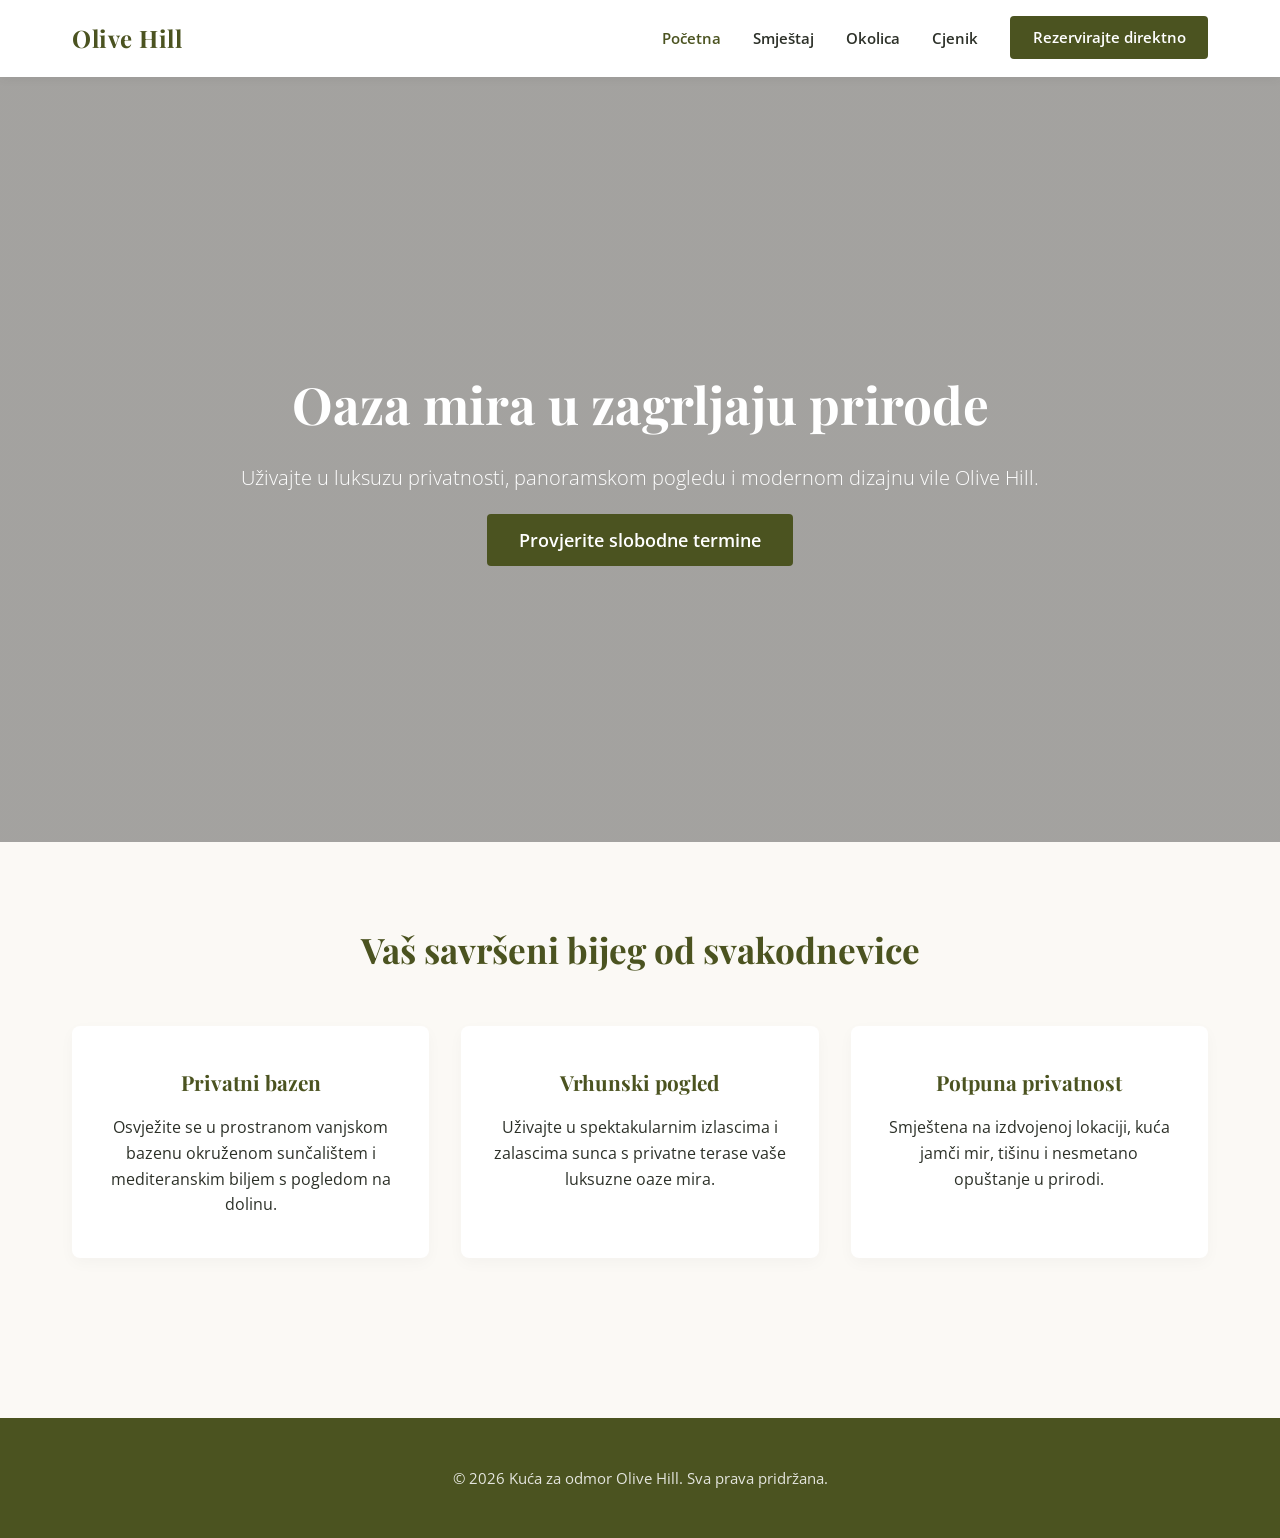
==== index.html @ 9b5728c8 "Add files via upload" ====
<!DOCTYPE html>
<html lang="hr">
<head>
    <meta charset="UTF-8">
    <meta name="viewport" content="width=device-width, initial-scale=1.0">
    <title>Kuća za odmor Olive Hill - Početna</title>
    <link href="https://fonts.googleapis.com/css2?family=Open+Sans:wght@300;400;600&family=Playfair+Display:wght@500;700&display=swap" rel="stylesheet">
    <link rel="stylesheet" href="style.css">
</head>
<body>

    <!-- Header & Navigacija -->
    <header>
        <div class="nav-container">
            <a href="index.html" class="brand-logo">Olive Hill</a>
            <ul class="nav-links">
                <li><a href="index.html" class="active">Početna</a></li>
                <li><a href="smjestaj.html">Smještaj</a></li>
                <li><a href="okolica.html">Okolica</a></li>
                <li><a href="cjenik.html">Cjenik</a></li>
                <li><a href="cjenik.html#kontakt" class="btn-primary">Rezervirajte direktno</a></li>
            </ul>
        </div>
    </header>

    <!-- Hero Sekcija -->
    <section class="hero">
        <div class="hero-content">
            <h1>Oaza mira u zagrljaju prirode</h1>
            <p>Uživajte u luksuzu privatnosti, panoramskom pogledu i modernom dizajnu vile Olive Hill.</p>
            <a href="cjenik.html#kontakt" class="btn-primary" style="font-size: 1.1rem; padding: 0.9rem 2rem;">Provjerite slobodne termine</a>
        </div>
    </section>

    <!-- Ključni aduti -->
    <section class="container">
        <h2 class="section-title">Vaš savršeni bijeg od svakodnevice</h2>
        <div class="features-grid">
            <div class="feature-card">
                <h3>Privatni bazen</h3>
                <p>Osvježite se u prostranom vanjskom bazenu okruženom sunčalištem i mediteranskim biljem s pogledom na dolinu.</p>
            </div>
            <div class="feature-card">
                <h3>Vrhunski pogled</h3>
                <p>Uživajte u spektakularnim izlascima i zalascima sunca s privatne terase vaše luksuzne oaze mira.</p>
            </div>
            <div class="feature-card">
                <h3>Potpuna privatnost</h3>
                <p>Smještena na izdvojenoj lokaciji, kuća jamči mir, tišinu i nesmetano opuštanje u prirodi.</p>
            </div>
        </div>
    </section>

    <!-- Footer -->
    <footer>
        <p>&copy; 2026 Kuća za odmor Olive Hill. Sva prava pridržana.</p>
    </footer>

</body>
</html>
---- style.css ----
:root {
    --bg-sand: #fbf9f5;
    --olive-green: #4b5320;
    --olive-light: #eef2e6;
    --text-dark: #2c3028;
    --white: #ffffff;
    --accent: #c29b38;
    --transition: all 0.3s ease;
}

* {
    margin: 0;
    padding: 0;
    box-sizing: border-box;
}

body {
    font-family: 'Open Sans', sans-serif, system-ui;
    background-color: var(--bg-sand);
    color: var(--text-dark);
    line-height: 1.6;
}

h1, h2, h3, h4, .brand-logo {
    font-family: 'Playfair Display', Georgia, serif;
    color: var(--olive-green);
}

/* Header & Navigation */
header {
    background-color: var(--white);
    box-shadow: 0 2px 10px rgba(0,0,0,0.05);
    position: sticky;
    top: 0;
    z-index: 1000;
}

.nav-container {
    max-width: 1200px;
    margin: 0 auto;
    padding: 1.2rem 2rem;
    display: flex;
    justify-content: space-between;
    align-items: center;
}

.brand-logo {
    font-size: 1.5rem;
    font-weight: 700;
    text-decoration: none;
    color: var(--olive-green);
    letter-spacing: 0.5px;
}

.nav-links {
    list-style: none;
    display: flex;
    gap: 2rem;
    align-items: center;
}

.nav-links a {
    text-decoration: none;
    color: var(--text-dark);
    font-weight: 600;
    font-size: 0.95rem;
    transition: var(--transition);
}

.nav-links a:hover, .nav-links a.active {
    color: var(--olive-green);
}

.btn-primary {
    background-color: var(--olive-green);
    color: var(--white) !important;
    padding: 0.7rem 1.4rem;
    border-radius: 4px;
    transition: var(--transition);
    text-decoration: none;
    font-weight: 600;
}

.btn-primary:hover {
    background-color: #3b4218;
    transform: translateY(-1px);
}

/* Hero Section */
.hero {
    background: linear-gradient(rgba(0,0,0,0.35), rgba(0,0,0,0.35)), url('https://images.unsplash.com/photo-1542314831-068cd1dbfeeb?auto=format&fit=crop&w=1920&q=80') center/cover no-repeat;
    height: 85vh;
    display: flex;
    align-items: center;
    justify-content: center;
    text-align: center;
    color: var(--white);
    padding: 0 1rem;
}

.hero-content max-width {
    max-width: 800px;
}

.hero h1 {
    font-size: 3.2rem;
    color: var(--white);
    margin-bottom: 1rem;
}

.hero p {
    font-size: 1.25rem;
    margin-bottom: 2rem;
    font-weight: 300;
}

/* Page Headers */
.page-header {
    background-color: var(--olive-light);
    text-align: center;
    padding: 4rem 2rem;
}

.page-header h1 {
    font-size: 2.5rem;
    margin-bottom: 0.5rem;
}

.page-header p {
    color: #555;
    font-size: 1.1rem;
}

/* Container & Sections */
.container {
    max-width: 1200px;
    margin: 0 auto;
    padding: 5rem 2rem;
}

.section-title {
    text-align: center;
    font-size: 2.2rem;
    margin-bottom: 3rem;
}

/* Features Grid */
.features-grid {
    display: grid;
    grid-template-columns: repeat(auto-fit, minmax(280px, 1fr));
    gap: 2rem;
}

.feature-card {
    background: var(--white);
    padding: 2.5rem 2rem;
    border-radius: 8px;
    box-shadow: 0 5px 15px rgba(0,0,0,0.03);
    text-align: center;
    transition: var(--transition);
}

.feature-card:hover {
    transform: translateY(-5px);
}

.feature-card h3 {
    margin-bottom: 1rem;
    font-size: 1.3rem;
}

/* Accommodation / Rooms Layout */
.room-section {
    display: grid;
    grid-template-columns: 1fr 1fr;
    gap: 4rem;
    align-items: center;
    margin-bottom: 4rem;
}

.room-section.reverse {
    direction: rtl;
}

.room-section.reverse * {
    direction: ltr;
}

.room-img {
    width: 100%;
    height: 380px;
    object-fit: cover;
    border-radius: 8px;
    box-shadow: 0 10px 25px rgba(0,0,0,0.08);
}

.room-info ul {
    list-style: none;
    margin: 1.5rem 0;
}

.room-info li {
    margin-bottom: 0.5rem;
    position: relative;
    padding-left: 1.5rem;
}

.room-info li::before {
    content: "✓";
    position: absolute;
    left: 0;
    color: var(--olive-green);
    font-weight: bold;
}

/* Pricing Table */
.pricing-grid {
    display: grid;
    grid-template-columns: repeat(auto-fit, minmax(300px, 1fr));
    gap: 2rem;
    margin-bottom: 4rem;
}

.pricing-card {
    background: var(--white);
    border: 1px solid #e0dfd5;
    border-radius: 8px;
    padding: 2.5rem;
    text-align: center;
    position: relative;
}

.pricing-card.featured {
    border-color: var(--olive-green);
    box-shadow: 0 10px 30px rgba(75, 83, 32, 0.1);
}

.pricing-card h3 {
    font-size: 1.5rem;
    margin-bottom: 0.5rem;
}

.price {
    font-size: 2.5rem;
    font-weight: 700;
    color: var(--olive-green);
    margin: 1.5rem 0;
}

/* Contact / Booking Form */
.booking-wrapper {
    background: var(--white);
    max-width: 800px;
    margin: 0 auto;
    padding: 3rem;
    border-radius: 8px;
    box-shadow: 0 10px 30px rgba(0,0,0,0.04);
}

.form-group {
    margin-bottom: 1.5rem;
}

.form-group label {
    display: block;
    margin-bottom: 0.5rem;
    font-weight: 600;
    font-size: 0.9rem;
}

.form-group input, .form-group select, .form-group textarea {
    width: 100%;
    padding: 0.8rem;
    border: 1px solid #ddd;
    border-radius: 4px;
    font-family: inherit;
    font-size: 1rem;
    background-color: var(--bg-sand);
}

.form-group input:focus, .form-group select:focus, .form-group textarea:focus {
    outline: none;
    border-color: var(--olive-green);
}

/* Footer */
footer {
    background-color: var(--olive-green);
    color: var(--white);
    text-align: center;
    padding: 3rem 2rem;
    margin-top: 5rem;
}

footer p {
    opacity: 0.85;
    font-size: 0.95rem;
}

/* Responsive design */
@media(max-width: 768px) {
    .nav-links {
        display: none; /* Za potrebe jednostavnosti u jednoj datoteci, može se doraditi mobilnim menijem */
    }
    .room-section, .room-section.reverse {
        grid-template-columns: 1fr;
        direction: ltr;
        gap: 2rem;
    }
    .hero h1 {
        font-size: 2.3rem;
    }
}
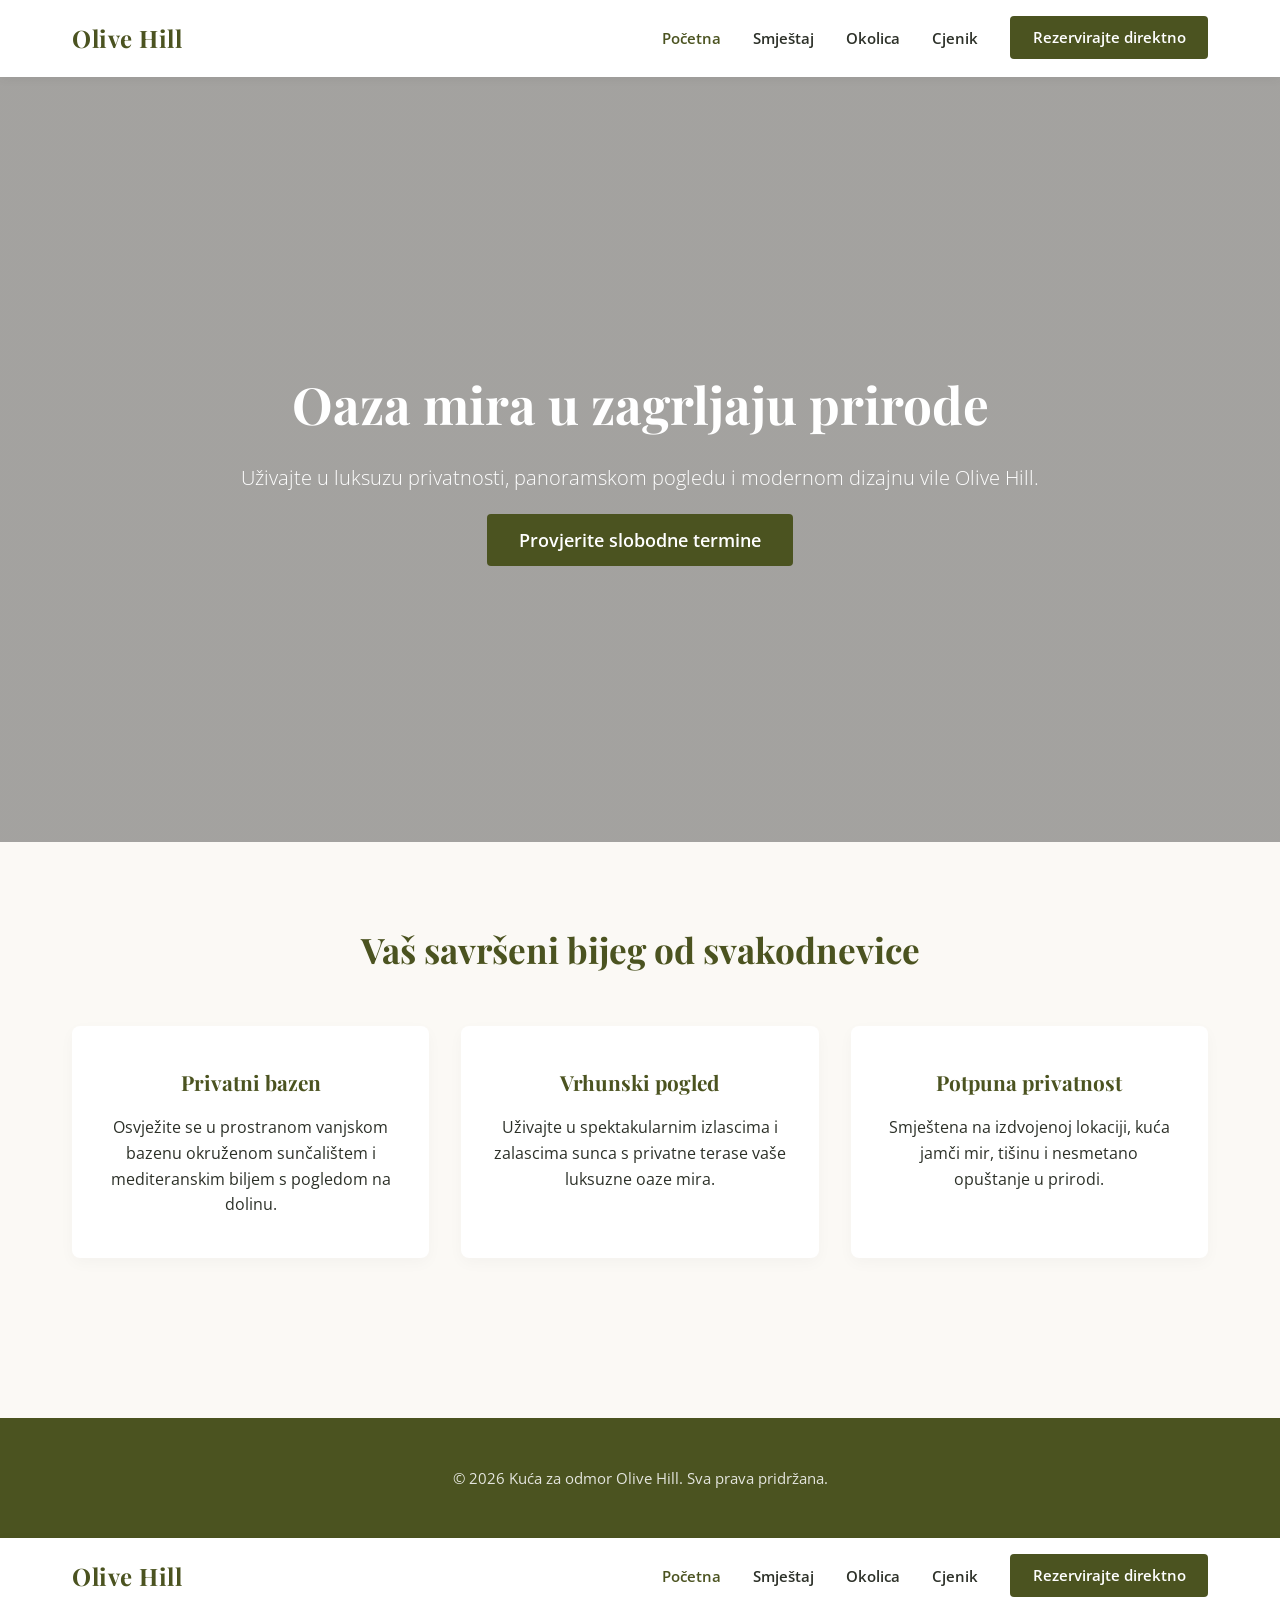
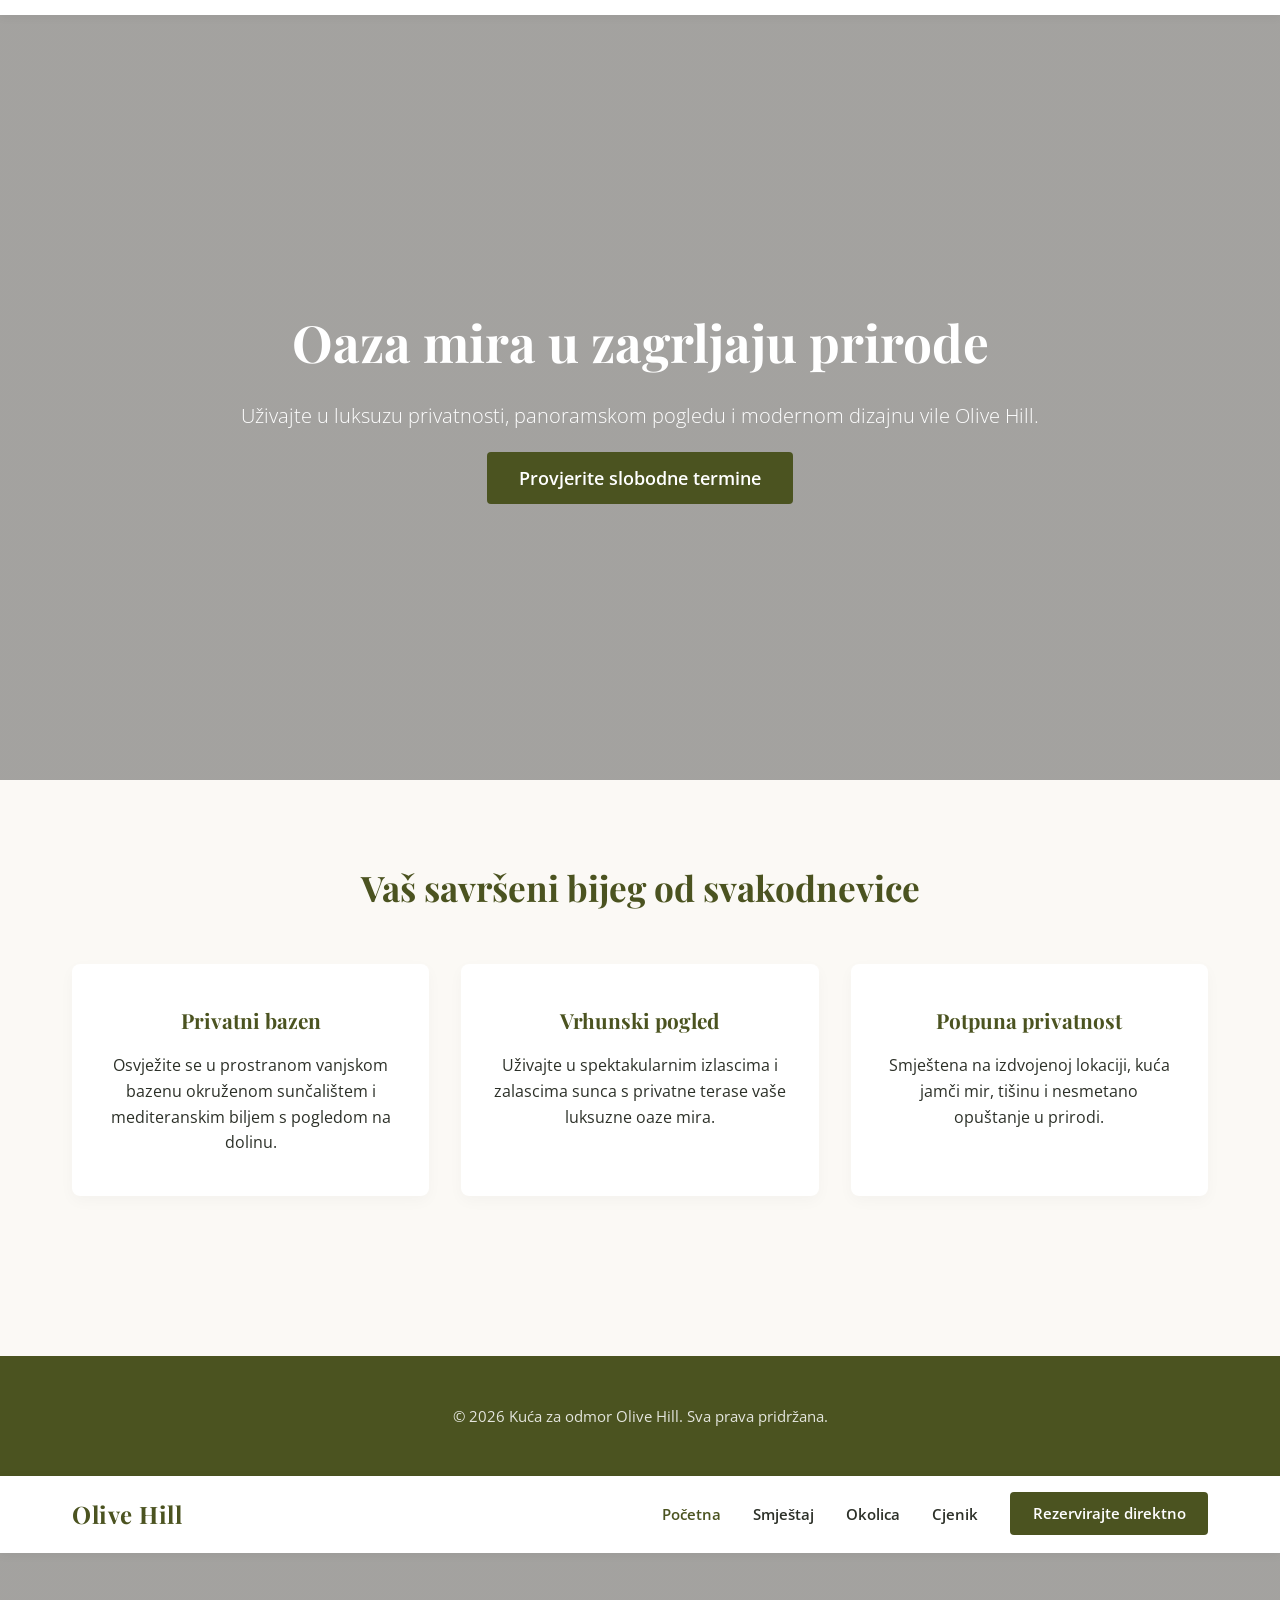
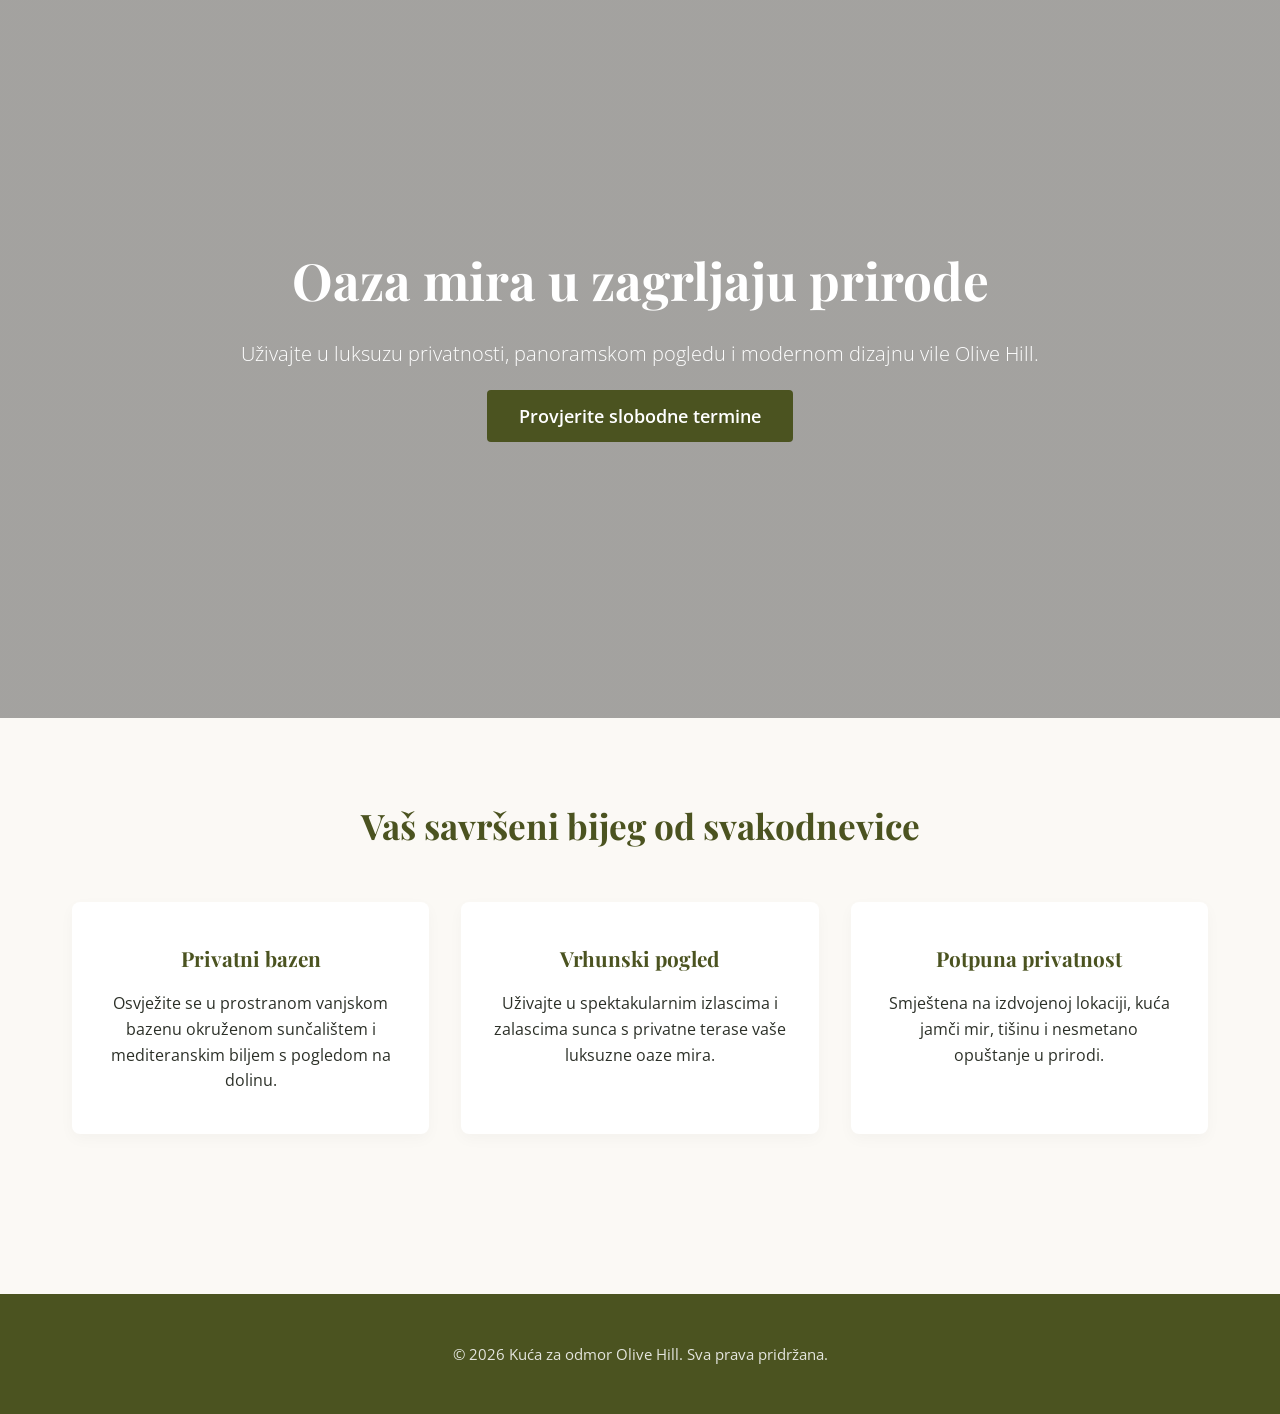
==== commit 0aa8f072: "Update index.html" ====
--- a/index.html
+++ b/index.html
@@ -1,4 +1,152 @@
 <!DOCTYPE html>
+<html lang="hr">
+<head>
+    <meta charset="UTF-8">
+    <meta name="viewport" content="width=device-width, initial-scale=1.0">
+    <title>Kuća za odmor Olive Hill - Početna</title>
+    <link href="https://fonts.googleapis.com/css2?family=Open+Sans:wght@300;400;600&family=Playfair+Display:wght@500;700&display=swap" rel="stylesheet">
+    <link rel="stylesheet" href="style.css">
+</head>
+<body>
+
+    <!-- Header & Navigacija -->
+    <header>
+        <div class="nav-container">
+            <a href="index.html" class="brand-logo">Olive Hill</a>
+            
+            <button class="menu-toggle" id="mobile-menu" aria-label="Otvori izbornik">
+                ☰
+            </button>
+
+            <ul class="nav-links" id="nav-list">
+                <li><a href="index.html" class="active">Početna</a></li>
+                <li><a href="smjestaj.html">Smještaj</a></li>
+                <li><a href="okolica.html">Okolica</a></li>
+                <li><a href="cjenik.html">Cjenik</a></li>
+                <li><a href="cjenik.html#kontakt" class="btn-primary">Rezervirajte direktno</a></li>
+            </ul>
+        </div>
+    </header>
+
+    <!-- Hero Sekcija -->
+    <section class="hero">
+        <div class="hero-content">
+            <h1>Oaza mira u zagrljaju prirode</h1>
+            <p>Uživajte u luksuzu privatnosti, panoramskom pogledu i modernom dizajnu vile Olive Hill.</p>
+            <a href="cjenik.html#kontakt" class="btn-primary" style="font-size: 1.1rem; padding: 0.9rem 2rem;">Provjerite slobodne termine</a>
+        </div>
+    </section>
+
+    <!-- Ključni aduti -->
+    <section class="container">
+        <h2 class="section-title">Vaš savršeni bijeg od svakodnevice</h2>
+        <div class="features-grid">
+            <div class="feature-card">
+                <h3>Privatni bazen</h3>
+                <p>Osvježite se u prostranom vanjskom bazenu okruženom sunčalištem i mediteranskim biljem s pogledom na dolinu.</p>
+            </div>
+            <div class="feature-card">
+                <h3>Vrhunski pogled</h3>
+                <p>Uživajte u spektakularnim izlascima i zalascima sunca s privatne terase vaše luksuzne oaze mira.</p>
+            </div>
+            <div class="feature-card">
+                <h3>Potpuna privatnost</h3>
+                <p>Smještena na izdvojenoj lokaciji, kuća jamči mir, tišinu i nesmetano opuštanje u prirodi.</p>
+            </div>
+        </div>
+    </section>
+
+    <!-- Footer -->
+    <footer>
+        <p>&copy; 2026 Kuća za odmor Olive Hill. Sva prava pridržana.</p>
+    </footer>
+
+    <!-- JavaScript za mobilni meni -->
+    <script>
+        const mobileMenu = document.getElementById('mobile-menu');
+        const navList = document.getElementById('nav-list');
+
+        mobileMenu.addEventListener('click', () => {
+            navList.classList.toggle('active');
+        });
+    </script>
+
+</body>
+</html><!DOCTYPE html>
+<html lang="hr">
+<head>
+    <meta charset="UTF-8">
+    <meta name="viewport" content="width=device-width, initial-scale=1.0">
+    <title>Kuća za odmor Olive Hill - Početna</title>
+    <link href="https://fonts.googleapis.com/css2?family=Open+Sans:wght@300;400;600&family=Playfair+Display:wght@500;700&display=swap" rel="stylesheet">
+    <link rel="stylesheet" href="style.css">
+</head>
+<body>
+
+    <!-- Header & Navigacija -->
+    <header>
+        <div class="nav-container">
+            <a href="index.html" class="brand-logo">Olive Hill</a>
+            
+            <button class="menu-toggle" id="mobile-menu" aria-label="Otvori izbornik">
+                ☰
+            </button>
+
+            <ul class="nav-links" id="nav-list">
+                <li><a href="index.html" class="active">Početna</a></li>
+                <li><a href="smjestaj.html">Smještaj</a></li>
+                <li><a href="okolica.html">Okolica</a></li>
+                <li><a href="cjenik.html">Cjenik</a></li>
+                <li><a href="cjenik.html#kontakt" class="btn-primary">Rezervirajte direktno</a></li>
+            </ul>
+        </div>
+    </header>
+
+    <!-- Hero Sekcija -->
+    <section class="hero">
+        <div class="hero-content">
+            <h1>Oaza mira u zagrljaju prirode</h1>
+            <p>Uživajte u luksuzu privatnosti, panoramskom pogledu i modernom dizajnu vile Olive Hill.</p>
+            <a href="cjenik.html#kontakt" class="btn-primary" style="font-size: 1.1rem; padding: 0.9rem 2rem;">Provjerite slobodne termine</a>
+        </div>
+    </section>
+
+    <!-- Ključni aduti -->
+    <section class="container">
+        <h2 class="section-title">Vaš savršeni bijeg od svakodnevice</h2>
+        <div class="features-grid">
+            <div class="feature-card">
+                <h3>Privatni bazen</h3>
+                <p>Osvježite se u prostranom vanjskom bazenu okruženom sunčalištem i mediteranskim biljem s pogledom na dolinu.</p>
+            </div>
+            <div class="feature-card">
+                <h3>Vrhunski pogled</h3>
+                <p>Uživajte u spektakularnim izlascima i zalascima sunca s privatne terase vaše luksuzne oaze mira.</p>
+            </div>
+            <div class="feature-card">
+                <h3>Potpuna privatnost</h3>
+                <p>Smještena na izdvojenoj lokaciji, kuća jamči mir, tišinu i nesmetano opuštanje u prirodi.</p>
+            </div>
+        </div>
+    </section>
+
+    <!-- Footer -->
+    <footer>
+        <p>&copy; 2026 Kuća za odmor Olive Hill. Sva prava pridržana.</p>
+    </footer>
+
+    <!-- JavaScript za mobilni meni -->
+    <script>
+        const mobileMenu = document.getElementById('mobile-menu');
+        const navList = document.getElementById('nav-list');
+
+        mobileMenu.addEventListener('click', () => {
+            navList.classList.toggle('active');
+        });
+    </script>
+
+</body>
+</html><!DOCTYPE html>
 <html lang="hr">
 <head>
     <meta charset="UTF-8">
@@ -57,4 +205,4 @@
     </footer>
 
 </body>
-</html>+</html>
--- a/style.css
+++ b/style.css
@@ -42,6 +42,7 @@
     display: flex;
     justify-content: space-between;
     align-items: center;
+    position: relative;
 }
 
 .brand-logo {
@@ -86,6 +87,16 @@
     transform: translateY(-1px);
 }
 
+/* Hamburger Gumb */
+.menu-toggle {
+    display: none;
+    background: none;
+    border: none;
+    cursor: pointer;
+    font-size: 1.8rem;
+    color: var(--olive-green);
+}
+
 /* Hero Section */
 .hero {
     background: linear-gradient(rgba(0,0,0,0.35), rgba(0,0,0,0.35)), url('https://images.unsplash.com/photo-1542314831-068cd1dbfeeb?auto=format&fit=crop&w=1920&q=80') center/cover no-repeat;
@@ -98,7 +109,7 @@
     padding: 0 1rem;
 }
 
-.hero-content max-width {
+.hero-content {
     max-width: 800px;
 }
 
@@ -297,17 +308,37 @@
     font-size: 0.95rem;
 }
 
-/* Responsive design */
+/* Responsive design (Media Queries) */
 @media(max-width: 768px) {
+    .menu-toggle {
+        display: block;
+    }
+
     .nav-links {
-        display: none; /* Za potrebe jednostavnosti u jednoj datoteci, može se doraditi mobilnim menijem */
-    }
+        display: none;
+        flex-direction: column;
+        position: absolute;
+        top: 100%;
+        left: 0;
+        width: 100%;
+        background-color: var(--white);
+        box-shadow: 0 10px 15px rgba(0,0,0,0.08);
+        padding: 1.5rem 0;
+        text-align: center;
+        gap: 1.2rem;
+    }
+
+    .nav-links.active {
+        display: flex;
+    }
+
     .room-section, .room-section.reverse {
         grid-template-columns: 1fr;
         direction: ltr;
         gap: 2rem;
     }
+    
     .hero h1 {
         font-size: 2.3rem;
     }
-}+}
--- a/style.css
+++ b/style.css
@@ -42,6 +42,7 @@
     display: flex;
     justify-content: space-between;
     align-items: center;
+    position: relative;
 }
 
 .brand-logo {
@@ -86,6 +87,16 @@
     transform: translateY(-1px);
 }
 
+/* Hamburger Gumb */
+.menu-toggle {
+    display: none;
+    background: none;
+    border: none;
+    cursor: pointer;
+    font-size: 1.8rem;
+    color: var(--olive-green);
+}
+
 /* Hero Section */
 .hero {
     background: linear-gradient(rgba(0,0,0,0.35), rgba(0,0,0,0.35)), url('https://images.unsplash.com/photo-1542314831-068cd1dbfeeb?auto=format&fit=crop&w=1920&q=80') center/cover no-repeat;
@@ -98,7 +109,7 @@
     padding: 0 1rem;
 }
 
-.hero-content max-width {
+.hero-content {
     max-width: 800px;
 }
 
@@ -297,17 +308,37 @@
     font-size: 0.95rem;
 }
 
-/* Responsive design */
+/* Responsive design (Media Queries) */
 @media(max-width: 768px) {
+    .menu-toggle {
+        display: block;
+    }
+
     .nav-links {
-        display: none; /* Za potrebe jednostavnosti u jednoj datoteci, može se doraditi mobilnim menijem */
-    }
+        display: none;
+        flex-direction: column;
+        position: absolute;
+        top: 100%;
+        left: 0;
+        width: 100%;
+        background-color: var(--white);
+        box-shadow: 0 10px 15px rgba(0,0,0,0.08);
+        padding: 1.5rem 0;
+        text-align: center;
+        gap: 1.2rem;
+    }
+
+    .nav-links.active {
+        display: flex;
+    }
+
     .room-section, .room-section.reverse {
         grid-template-columns: 1fr;
         direction: ltr;
         gap: 2rem;
     }
+    
     .hero h1 {
         font-size: 2.3rem;
     }
-}+}
--- a/style.css
+++ b/style.css
@@ -42,6 +42,7 @@
     display: flex;
     justify-content: space-between;
     align-items: center;
+    position: relative;
 }
 
 .brand-logo {
@@ -86,6 +87,16 @@
     transform: translateY(-1px);
 }
 
+/* Hamburger Gumb */
+.menu-toggle {
+    display: none;
+    background: none;
+    border: none;
+    cursor: pointer;
+    font-size: 1.8rem;
+    color: var(--olive-green);
+}
+
 /* Hero Section */
 .hero {
     background: linear-gradient(rgba(0,0,0,0.35), rgba(0,0,0,0.35)), url('https://images.unsplash.com/photo-1542314831-068cd1dbfeeb?auto=format&fit=crop&w=1920&q=80') center/cover no-repeat;
@@ -98,7 +109,7 @@
     padding: 0 1rem;
 }
 
-.hero-content max-width {
+.hero-content {
     max-width: 800px;
 }
 
@@ -297,17 +308,37 @@
     font-size: 0.95rem;
 }
 
-/* Responsive design */
+/* Responsive design (Media Queries) */
 @media(max-width: 768px) {
+    .menu-toggle {
+        display: block;
+    }
+
     .nav-links {
-        display: none; /* Za potrebe jednostavnosti u jednoj datoteci, može se doraditi mobilnim menijem */
-    }
+        display: none;
+        flex-direction: column;
+        position: absolute;
+        top: 100%;
+        left: 0;
+        width: 100%;
+        background-color: var(--white);
+        box-shadow: 0 10px 15px rgba(0,0,0,0.08);
+        padding: 1.5rem 0;
+        text-align: center;
+        gap: 1.2rem;
+    }
+
+    .nav-links.active {
+        display: flex;
+    }
+
     .room-section, .room-section.reverse {
         grid-template-columns: 1fr;
         direction: ltr;
         gap: 2rem;
     }
+    
     .hero h1 {
         font-size: 2.3rem;
     }
-}+}
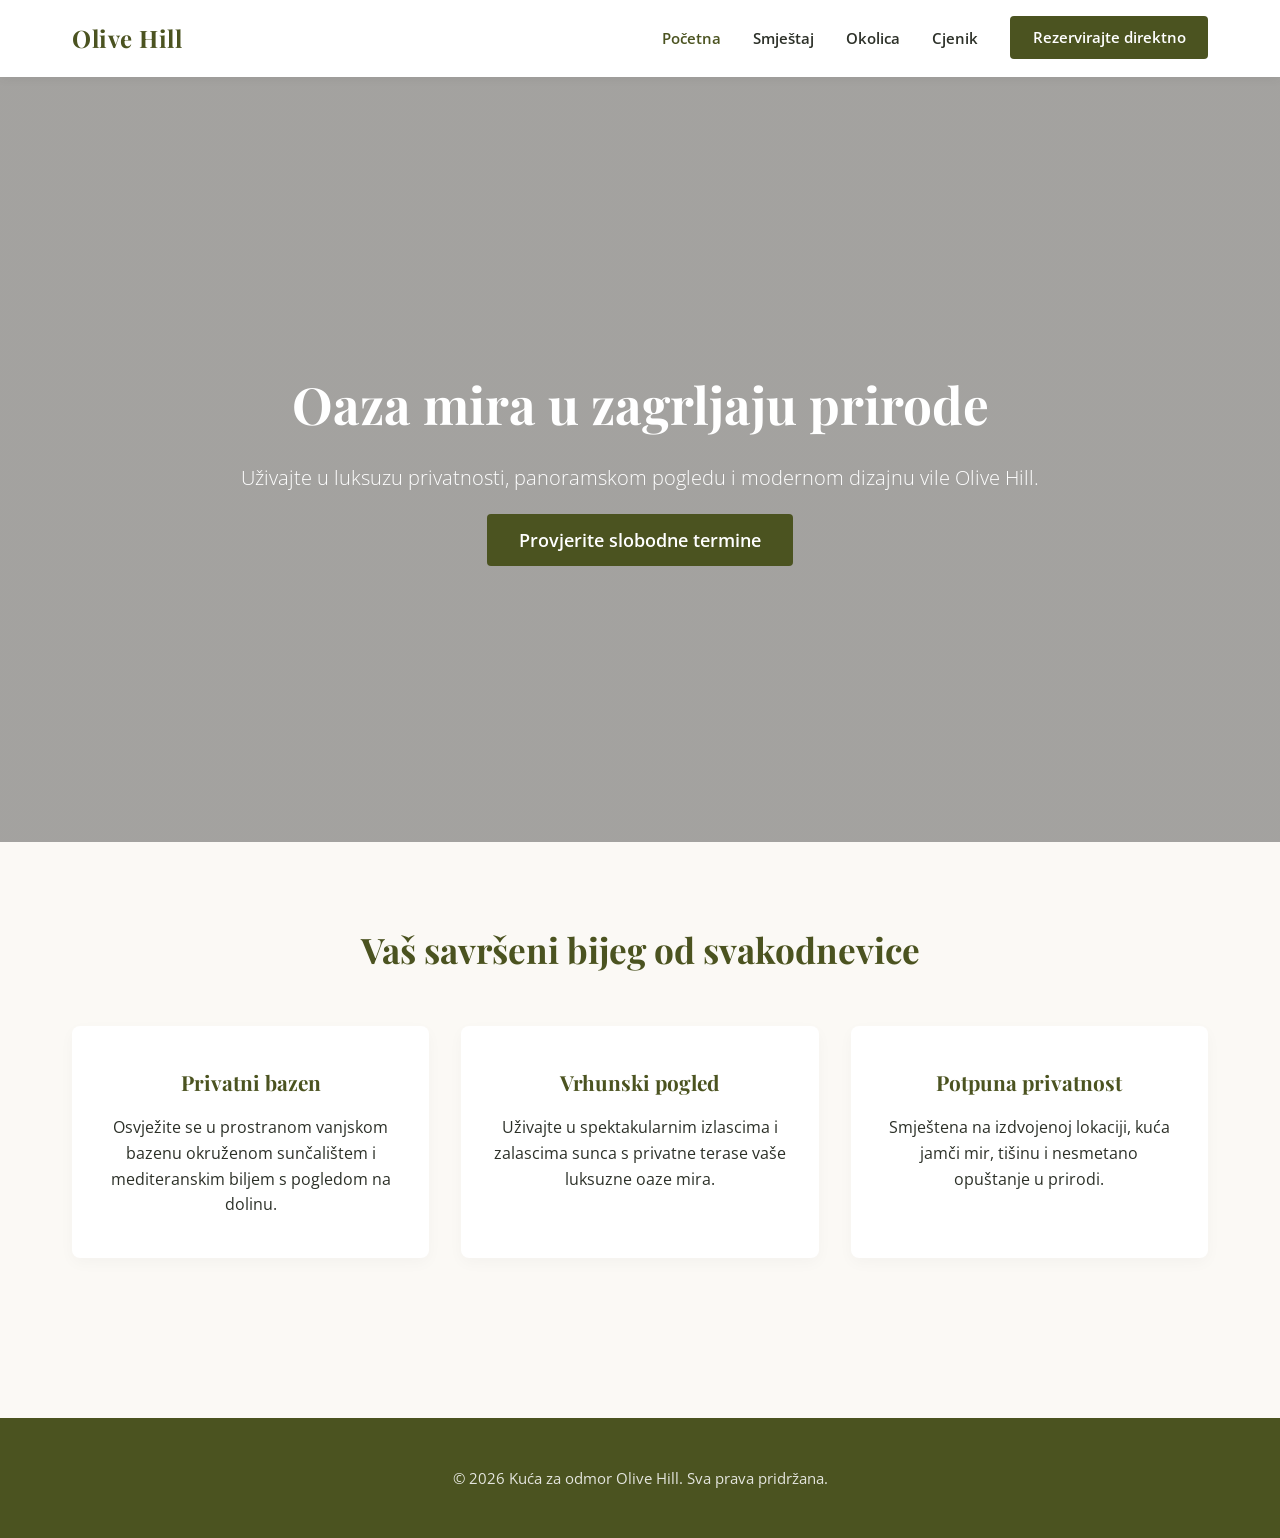
==== commit f8ab9c5d: "Update index.html" ====
--- a/index.html
+++ b/index.html
@@ -72,137 +72,4 @@
     </script>
 
 </body>
-</html><!DOCTYPE html>
-<html lang="hr">
-<head>
-    <meta charset="UTF-8">
-    <meta name="viewport" content="width=device-width, initial-scale=1.0">
-    <title>Kuća za odmor Olive Hill - Početna</title>
-    <link href="https://fonts.googleapis.com/css2?family=Open+Sans:wght@300;400;600&family=Playfair+Display:wght@500;700&display=swap" rel="stylesheet">
-    <link rel="stylesheet" href="style.css">
-</head>
-<body>
-
-    <!-- Header & Navigacija -->
-    <header>
-        <div class="nav-container">
-            <a href="index.html" class="brand-logo">Olive Hill</a>
-            
-            <button class="menu-toggle" id="mobile-menu" aria-label="Otvori izbornik">
-                ☰
-            </button>
-
-            <ul class="nav-links" id="nav-list">
-                <li><a href="index.html" class="active">Početna</a></li>
-                <li><a href="smjestaj.html">Smještaj</a></li>
-                <li><a href="okolica.html">Okolica</a></li>
-                <li><a href="cjenik.html">Cjenik</a></li>
-                <li><a href="cjenik.html#kontakt" class="btn-primary">Rezervirajte direktno</a></li>
-            </ul>
-        </div>
-    </header>
-
-    <!-- Hero Sekcija -->
-    <section class="hero">
-        <div class="hero-content">
-            <h1>Oaza mira u zagrljaju prirode</h1>
-            <p>Uživajte u luksuzu privatnosti, panoramskom pogledu i modernom dizajnu vile Olive Hill.</p>
-            <a href="cjenik.html#kontakt" class="btn-primary" style="font-size: 1.1rem; padding: 0.9rem 2rem;">Provjerite slobodne termine</a>
-        </div>
-    </section>
-
-    <!-- Ključni aduti -->
-    <section class="container">
-        <h2 class="section-title">Vaš savršeni bijeg od svakodnevice</h2>
-        <div class="features-grid">
-            <div class="feature-card">
-                <h3>Privatni bazen</h3>
-                <p>Osvježite se u prostranom vanjskom bazenu okruženom sunčalištem i mediteranskim biljem s pogledom na dolinu.</p>
-            </div>
-            <div class="feature-card">
-                <h3>Vrhunski pogled</h3>
-                <p>Uživajte u spektakularnim izlascima i zalascima sunca s privatne terase vaše luksuzne oaze mira.</p>
-            </div>
-            <div class="feature-card">
-                <h3>Potpuna privatnost</h3>
-                <p>Smještena na izdvojenoj lokaciji, kuća jamči mir, tišinu i nesmetano opuštanje u prirodi.</p>
-            </div>
-        </div>
-    </section>
-
-    <!-- Footer -->
-    <footer>
-        <p>&copy; 2026 Kuća za odmor Olive Hill. Sva prava pridržana.</p>
-    </footer>
-
-    <!-- JavaScript za mobilni meni -->
-    <script>
-        const mobileMenu = document.getElementById('mobile-menu');
-        const navList = document.getElementById('nav-list');
-
-        mobileMenu.addEventListener('click', () => {
-            navList.classList.toggle('active');
-        });
-    </script>
-
-</body>
-</html><!DOCTYPE html>
-<html lang="hr">
-<head>
-    <meta charset="UTF-8">
-    <meta name="viewport" content="width=device-width, initial-scale=1.0">
-    <title>Kuća za odmor Olive Hill - Početna</title>
-    <link href="https://fonts.googleapis.com/css2?family=Open+Sans:wght@300;400;600&family=Playfair+Display:wght@500;700&display=swap" rel="stylesheet">
-    <link rel="stylesheet" href="style.css">
-</head>
-<body>
-
-    <!-- Header & Navigacija -->
-    <header>
-        <div class="nav-container">
-            <a href="index.html" class="brand-logo">Olive Hill</a>
-            <ul class="nav-links">
-                <li><a href="index.html" class="active">Početna</a></li>
-                <li><a href="smjestaj.html">Smještaj</a></li>
-                <li><a href="okolica.html">Okolica</a></li>
-                <li><a href="cjenik.html">Cjenik</a></li>
-                <li><a href="cjenik.html#kontakt" class="btn-primary">Rezervirajte direktno</a></li>
-            </ul>
-        </div>
-    </header>
-
-    <!-- Hero Sekcija -->
-    <section class="hero">
-        <div class="hero-content">
-            <h1>Oaza mira u zagrljaju prirode</h1>
-            <p>Uživajte u luksuzu privatnosti, panoramskom pogledu i modernom dizajnu vile Olive Hill.</p>
-            <a href="cjenik.html#kontakt" class="btn-primary" style="font-size: 1.1rem; padding: 0.9rem 2rem;">Provjerite slobodne termine</a>
-        </div>
-    </section>
-
-    <!-- Ključni aduti -->
-    <section class="container">
-        <h2 class="section-title">Vaš savršeni bijeg od svakodnevice</h2>
-        <div class="features-grid">
-            <div class="feature-card">
-                <h3>Privatni bazen</h3>
-                <p>Osvježite se u prostranom vanjskom bazenu okruženom sunčalištem i mediteranskim biljem s pogledom na dolinu.</p>
-            </div>
-            <div class="feature-card">
-                <h3>Vrhunski pogled</h3>
-                <p>Uživajte u spektakularnim izlascima i zalascima sunca s privatne terase vaše luksuzne oaze mira.</p>
-            </div>
-            <div class="feature-card">
-                <h3>Potpuna privatnost</h3>
-                <p>Smještena na izdvojenoj lokaciji, kuća jamči mir, tišinu i nesmetano opuštanje u prirodi.</p>
-            </div>
-        </div>
-    </section>
-
-    <!-- Footer -->
-    <footer>
-        <p>&copy; 2026 Kuća za odmor Olive Hill. Sva prava pridržana.</p>
-    </footer>
-
-</body>
 </html>
--- a/style.css
+++ b/style.css
@@ -87,7 +87,7 @@
     transform: translateY(-1px);
 }
 
-/* Hamburger Gumb */
+/* Hamburger Gumb (Inicijalno skriven) */
 .menu-toggle {
     display: none;
     background: none;
@@ -308,16 +308,19 @@
     font-size: 0.95rem;
 }
 
-/* Responsive design (Media Queries) */
+/* =========================================================
+   MOBILNI DIZAJN (Strogo unutar medijske opne za manje ekrane)
+   ========================================================= */
 @media(max-width: 768px) {
     .menu-toggle {
         display: block;
+        z-index: 1100;
     }
 
     .nav-links {
         display: none;
         flex-direction: column;
-        position: absolute;
+        position: absolute; /* Vraćeno na absolute unutar headera da se spriječi dupliciranje cijelog layouta */
         top: 100%;
         left: 0;
         width: 100%;
@@ -326,6 +329,7 @@
         padding: 1.5rem 0;
         text-align: center;
         gap: 1.2rem;
+        z-index: 1050;
     }
 
     .nav-links.active {
